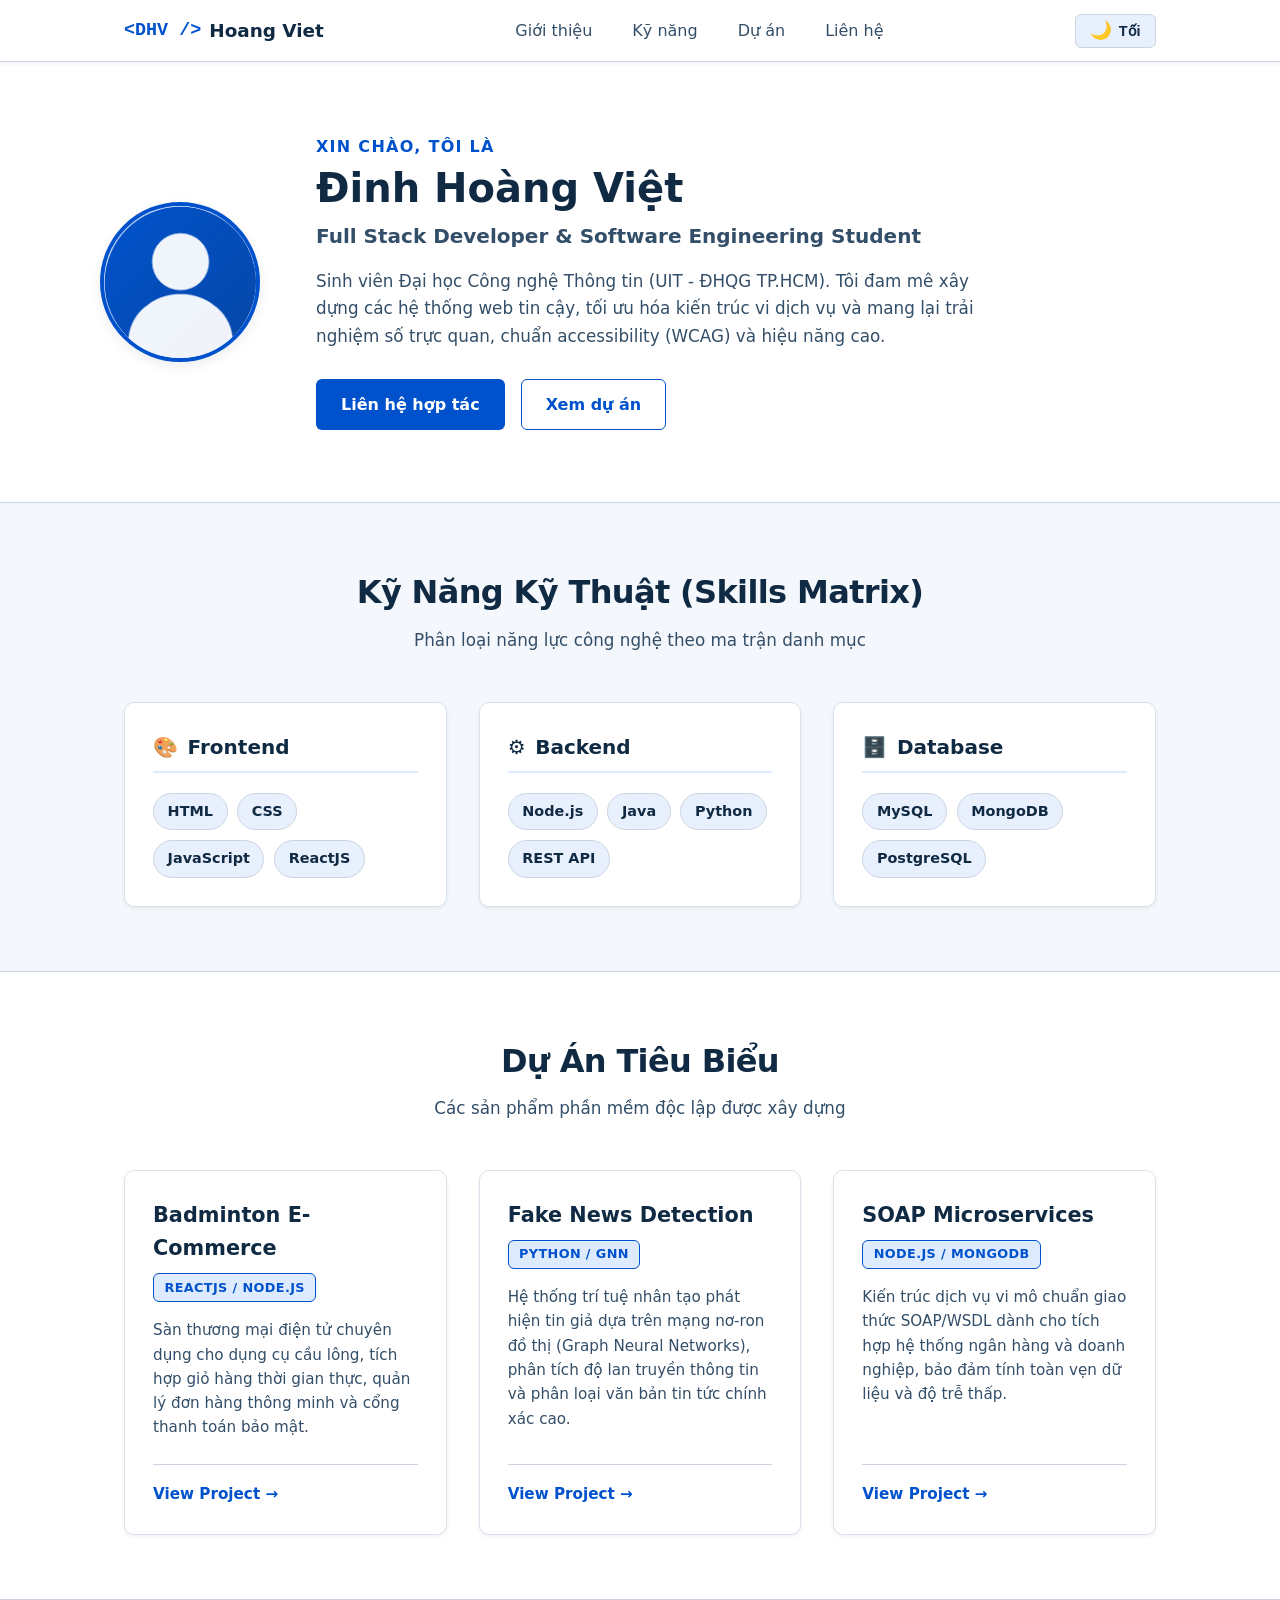
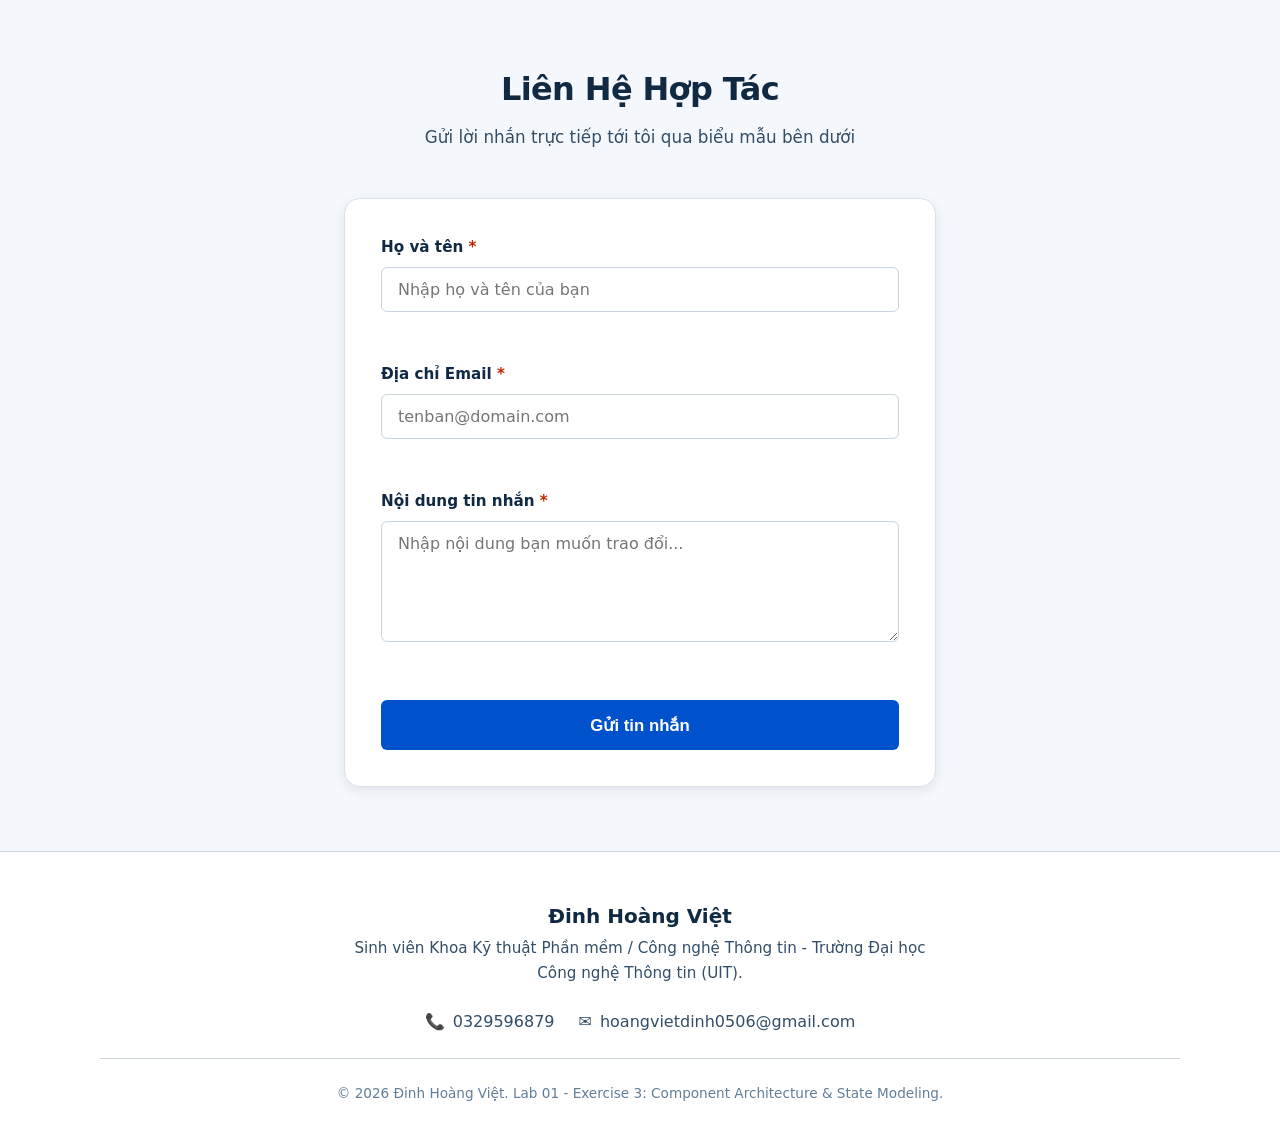
==== exercise_3/portfolio.html @ 03cdbb37 "feat(ex3): component architecture, state modeling, screenshots & prompt log" ====
<!DOCTYPE html>
<html lang="vi" data-theme="light">
<head>
  <meta charset="UTF-8">
  <meta name="viewport" content="width=device-width, initial-scale=1.0">
  <meta name="description" content="Portfolio Đinh Hoàng Việt - Full Stack Developer. Exercise 3: Component Architecture & State Modeling">
  <title>Đinh Hoàng Việt | Portfolio - Exercise 3</title>
  
  <!-- CSS Stylesheet -->
  <link rel="stylesheet" href="style.css">
  
  <!-- Inline script to prevent FOUC / CLS Theme Flash -->
  <script>
    (function() {
      try {
        const savedTheme = localStorage.getItem('theme');
        if (savedTheme === 'dark' || (!savedTheme && window.matchMedia('(prefers-color-scheme: dark)').matches)) {
          document.documentElement.setAttribute('data-theme', 'dark');
        } else {
          document.documentElement.setAttribute('data-theme', 'light');
        }
      } catch (e) {
        /* Fallback safely if localStorage is restricted */
      }
    })();
  </script>
</head>
<body>
  <!-- =========================================================================
       1. HEADER / NAVIGATION & THEME SWITCHER COMPONENT
       ========================================================================= -->
  <header class="site-header" id="top">
    <div class="header-container">
      <a href="#top" class="site-logo" aria-label="Trang chủ Đinh Hoàng Việt">
        <span class="logo-badge">&lt;DHV /&gt;</span>
        <span class="logo-name">Hoang Viet</span>
      </a>

      <nav class="site-nav" aria-label="Điều hướng chính">
        <ul class="nav-list">
          <li><a href="#about" class="nav-link">Giới thiệu</a></li>
          <li><a href="#skills" class="nav-link">Kỹ năng</a></li>
          <li><a href="#projects" class="nav-link">Dự án</a></li>
          <li><a href="#contact" class="nav-link">Liên hệ</a></li>
        </ul>
      </nav>

      <!-- Theme Switcher Component -->
      <div class="theme-control">
        <button 
          id="theme-toggle" 
          class="theme-toggle-btn" 
          type="button"
          aria-pressed="false" 
          aria-label="Chuyển đổi giao diện sáng tối"
        >
          <span id="theme-icon" class="theme-icon" aria-hidden="true">🌙</span>
          <span id="theme-label" class="theme-label">Tối</span>
        </button>
      </div>
    </div>
  </header>

  <!-- =========================================================================
       MAIN CONTENT CONTAINER
       ========================================================================= -->
  <main class="site-main">

    <!-- =======================================================================
         2. HERO SECTION COMPONENT
         ======================================================================= -->
    <section class="hero-section" id="about" aria-labelledby="hero-name">
      <div class="hero-container">
        <div class="hero-avatar-wrapper">
          <img 
            src="images/avatar.png" 
            alt="Ảnh đại diện của Đinh Hoàng Việt" 
            class="hero-avatar"
            width="160" 
            height="160"
            fetchpriority="high"
          >
        </div>

        <div class="hero-content">
          <p class="hero-greeting">Xin chào, tôi là</p>
          <h1 id="hero-name" class="hero-name">Đinh Hoàng Việt</h1>
          <p class="hero-headline">Full Stack Developer &amp; Software Engineering Student</p>
          <p class="hero-pitch">
            Sinh viên Đại học Công nghệ Thông tin (UIT - ĐHQG TP.HCM). Tôi đam mê xây dựng các hệ thống web tin cậy, tối ưu hóa kiến trúc vi dịch vụ và mang lại trải nghiệm số trực quan, chuẩn accessibility (WCAG) và hiệu năng cao.
          </p>
          <div class="hero-actions">
            <a href="#contact" class="btn btn-primary">Liên hệ hợp tác</a>
            <a href="#projects" class="btn btn-secondary">Xem dự án</a>
          </div>
        </div>
      </div>
    </section>

    <!-- =======================================================================
         3. SKILLS MATRIX COMPONENT (CSS GRID)
         ======================================================================= -->
    <section class="skills-section" id="skills" aria-labelledby="skills-heading">
      <div class="section-container">
        <div class="section-header">
          <h2 id="skills-heading" class="section-title">Kỹ Năng Kỹ Thuật (Skills Matrix)</h2>
          <p class="section-subtitle">Phân loại năng lực công nghệ theo ma trận danh mục</p>
        </div>

        <div class="skills-matrix">
          <!-- Category 1: Frontend -->
          <div class="skill-category" data-category="frontend">
            <h3 class="category-title">
              <span class="category-icon" aria-hidden="true">🎨</span>
              Frontend
            </h3>
            <ul class="badge-list" aria-label="Kỹ năng Frontend">
              <li class="badge">HTML</li>
              <li class="badge">CSS</li>
              <li class="badge">JavaScript</li>
              <li class="badge">ReactJS</li>
            </ul>
          </div>

          <!-- Category 2: Backend -->
          <div class="skill-category" data-category="backend">
            <h3 class="category-title">
              <span class="category-icon" aria-hidden="true">⚙️</span>
              Backend
            </h3>
            <ul class="badge-list" aria-label="Kỹ năng Backend">
              <li class="badge">Node.js</li>
              <li class="badge">Java</li>
              <li class="badge">Python</li>
              <li class="badge">REST API</li>
            </ul>
          </div>

          <!-- Category 3: Database -->
          <div class="skill-category" data-category="database">
            <h3 class="category-title">
              <span class="category-icon" aria-hidden="true">🗄️</span>
              Database
            </h3>
            <ul class="badge-list" aria-label="Kỹ năng Cơ sở dữ liệu">
              <li class="badge">MySQL</li>
              <li class="badge">MongoDB</li>
              <li class="badge">PostgreSQL</li>
            </ul>
          </div>
        </div>
      </div>
    </section>

    <!-- =======================================================================
         4. PROJECT CARDS COMPONENT (ARTICLE SEMANTICS)
         ======================================================================= -->
    <section class="projects-section" id="projects" aria-labelledby="projects-heading">
      <div class="section-container">
        <div class="section-header">
          <h2 id="projects-heading" class="section-title">Dự Án Tiêu Biểu</h2>
          <p class="section-subtitle">Các sản phẩm phần mềm độc lập được xây dựng</p>
        </div>

        <div class="projects-grid">
          <!-- Project Card 1: Badminton E-Commerce -->
          <article class="project-card" data-category="web">
            <header class="card-header">
              <h3 class="project-title">Badminton E-Commerce</h3>
              <span class="tech-badge" aria-label="Công nghệ sử dụng">ReactJS / Node.js</span>
            </header>
            <p class="project-description">
              Sàn thương mại điện tử chuyên dụng cho dụng cụ cầu lông, tích hợp giỏ hàng thời gian thực, quản lý đơn hàng thông minh và cổng thanh toán bảo mật.
            </p>
            <footer class="card-footer">
              <a href="https://github.com" class="card-link" target="_blank" rel="noopener noreferrer" aria-label="Xem mã nguồn dự án Badminton E-Commerce trên GitHub">
                View Project &rarr;
              </a>
            </footer>
          </article>

          <!-- Project Card 2: Fake News Detection -->
          <article class="project-card" data-category="ai">
            <header class="card-header">
              <h3 class="project-title">Fake News Detection</h3>
              <span class="tech-badge" aria-label="Công nghệ sử dụng">Python / GNN</span>
            </header>
            <p class="project-description">
              Hệ thống trí tuệ nhân tạo phát hiện tin giả dựa trên mạng nơ-ron đồ thị (Graph Neural Networks), phân tích độ lan truyền thông tin và phân loại văn bản tin tức chính xác cao.
            </p>
            <footer class="card-footer">
              <a href="https://github.com" class="card-link" target="_blank" rel="noopener noreferrer" aria-label="Xem mã nguồn dự án Fake News Detection trên GitHub">
                View Project &rarr;
              </a>
            </footer>
          </article>

          <!-- Project Card 3: SOAP Microservices -->
          <article class="project-card" data-category="backend">
            <header class="card-header">
              <h3 class="project-title">SOAP Microservices</h3>
              <span class="tech-badge" aria-label="Công nghệ sử dụng">Node.js / MongoDB</span>
            </header>
            <p class="project-description">
              Kiến trúc dịch vụ vi mô chuẩn giao thức SOAP/WSDL dành cho tích hợp hệ thống ngân hàng và doanh nghiệp, bảo đảm tính toàn vẹn dữ liệu và độ trễ thấp.
            </p>
            <footer class="card-footer">
              <a href="https://github.com" class="card-link" target="_blank" rel="noopener noreferrer" aria-label="Xem mã nguồn dự án SOAP Microservices trên GitHub">
                View Project &rarr;
              </a>
            </footer>
          </article>
        </div>
      </div>
    </section>

    <!-- =======================================================================
         5. CONTACT FORM COMPONENT (NATIVE VALIDATION & STATE MODELING)
         ======================================================================= -->
    <section class="contact-section" id="contact" aria-labelledby="contact-heading">
      <div class="section-container form-container-wrapper">
        <div class="section-header">
          <h2 id="contact-heading" class="section-title">Liên Hệ Hợp Tác</h2>
          <p class="section-subtitle">Gửi lời nhắn trực tiếp tới tôi qua biểu mẫu bên dưới</p>
        </div>

        <form id="contact-form" class="contact-form" novalidate>
          <!-- Status Banner for Accessible Feedback -->
          <div id="form-status" class="form-status" role="status" aria-live="polite"></div>

          <!-- Input Name -->
          <div class="form-group">
            <label for="name" class="form-label">
              Họ và tên <span class="required-indicator" aria-hidden="true">*</span>
            </label>
            <input 
              type="text" 
              id="name" 
              name="name" 
              class="form-input" 
              placeholder="Nhập họ và tên của bạn" 
              required 
              minlength="2" 
              autocomplete="name"
            >
            <span class="field-error" id="name-error" aria-live="polite"></span>
          </div>

          <!-- Input Email -->
          <div class="form-group">
            <label for="email" class="form-label">
              Địa chỉ Email <span class="required-indicator" aria-hidden="true">*</span>
            </label>
            <input 
              type="email" 
              id="email" 
              name="email" 
              class="form-input" 
              placeholder="tenban@domain.com" 
              required 
              autocomplete="email"
            >
            <span class="field-error" id="email-error" aria-live="polite"></span>
          </div>

          <!-- Input Message -->
          <div class="form-group">
            <label for="message" class="form-label">
              Nội dung tin nhắn <span class="required-indicator" aria-hidden="true">*</span>
            </label>
            <textarea 
              id="message" 
              name="message" 
              class="form-textarea" 
              rows="5" 
              placeholder="Nhập nội dung bạn muốn trao đổi..." 
              required 
              minlength="10"
            ></textarea>
            <span class="field-error" id="message-error" aria-live="polite"></span>
          </div>

          <!-- Submit Button -->
          <div class="form-actions">
            <button type="submit" id="submit-btn" class="btn btn-primary btn-submit">
              <span class="btn-text">Gửi tin nhắn</span>
            </button>
          </div>
        </form>
      </div>
    </section>

  </main>

  <!-- =========================================================================
       6. FOOTER COMPONENT
       ========================================================================= -->
  <footer class="site-footer">
    <div class="footer-container">
      <div class="footer-info">
        <h3 class="footer-title">Đinh Hoàng Việt</h3>
        <p class="footer-text">Sinh viên Khoa Kỹ thuật Phần mềm / Công nghệ Thông tin - Trường Đại học Công nghệ Thông tin (UIT).</p>
      </div>

      <div class="contact-links">
        <a href="tel:0329596879" class="contact-item" aria-label="Gọi điện thoại đến 0329596879">
          <span class="contact-icon" aria-hidden="true">📞</span>
          <span>0329596879</span>
        </a>
        <a href="mailto:hoangvietdinh0506@gmail.com" class="contact-item" aria-label="Gửi email đến hoangvietdinh0506@gmail.com">
          <span class="contact-icon" aria-hidden="true">✉️</span>
          <span>hoangvietdinh0506@gmail.com</span>
        </a>
      </div>

      <div class="footer-bottom">
        <p class="copyright">&copy; 2026 Đinh Hoàng Việt. Lab 01 - Exercise 3: Component Architecture &amp; State Modeling.</p>
      </div>
    </div>
  </footer>

  <!-- Application Logic -->
  <script src="script.js"></script>
</body>
</html>
---- exercise_3/style.css ----
/* ==========================================================================
   DESIGN TOKENS & CSS VARIABLES (LIGHT / DARK THEME)
   High contrast, WCAG 2.2 AA conformant, Zero hardcoded colors in component rules.
   ========================================================================== */

:root {
  /* Light Theme Variables */
  --bg-primary: #f4f7fb;
  --bg-surface: #ffffff;
  --bg-card: #ffffff;
  --bg-badge: #e8f0fe;
  --bg-input: #ffffff;

  --text-primary: #102a43;    /* Contrast ratio > 11:1 on #ffffff */
  --text-secondary: #334e68;  /* Contrast ratio > 7:1 on #ffffff */
  --text-muted: #627d98;
  --text-inverse: #ffffff;

  --primary: #0052cc;         /* Professional Enterprise Blue */
  --primary-hover: #0747a6;
  --primary-light: #deebff;
  
  --border-color: #cbd5e1;
  --border-card: #d9e2ec;
  --shadow-sm: 0 2px 4px rgba(9, 30, 66, 0.06);
  --shadow-md: 0 4px 12px rgba(9, 30, 66, 0.08);
  --shadow-lg: 0 8px 24px rgba(9, 30, 66, 0.12);

  --status-success-bg: #e3fcef;
  --status-success-text: #006644;
  --status-success-border: #abf5d1;

  --status-error-bg: #ffebe6;
  --status-error-text: #bf2600;
  --status-error-border: #ffbdad;

  --status-info-bg: #deebff;
  --status-info-text: #0747a6;
  --status-info-border: #b3d4ff;

  --focus-ring: #0052cc;
  --radius-sm: 6px;
  --radius-md: 10px;
  --radius-lg: 16px;
  --transition-speed: 0.25s;
}

[data-theme="dark"] {
  /* Dark Theme Variables */
  --bg-primary: #0b132b;
  --bg-surface: #1c2541;
  --bg-card: #1c2541;
  --bg-badge: #26365a;
  --bg-input: #151c33;

  --text-primary: #f0f4f8;    /* Contrast ratio > 12:1 on #1c2541 */
  --text-secondary: #bcccdc;  /* Contrast ratio > 7:1 on #1c2541 */
  --text-muted: #829ab1;
  --text-inverse: #0b132b;

  --primary: #4c9aff;         /* Accessible vibrant blue */
  --primary-hover: #68b5ff;
  --primary-light: #203a60;

  --border-color: #334e68;
  --border-card: #2e4465;
  --shadow-sm: 0 2px 4px rgba(0, 0, 0, 0.3);
  --shadow-md: 0 4px 12px rgba(0, 0, 0, 0.4);
  --shadow-lg: 0 8px 24px rgba(0, 0, 0, 0.5);

  --status-success-bg: #1c3829;
  --status-success-text: #57d9a3;
  --status-success-border: #215e3c;

  --status-error-bg: #421f1d;
  --status-error-text: #ff8f73;
  --status-error-border: #6d2b27;

  --status-info-bg: #1b3052;
  --status-info-text: #79b8ff;
  --status-info-border: #2c4e7c;

  --focus-ring: #68b5ff;
}

/* ==========================================================================
   BASE & RESET
   ========================================================================== */
*, *::before, *::after {
  box-sizing: border-box;
  margin: 0;
  padding: 0;
}

html {
  font-size: 100%;
  scroll-behavior: smooth;
  text-size-adjust: 100%;
}

body {
  font-family: system-ui, -apple-system, BlinkMacSystemFont, "Segoe UI", Roboto, "Helvetica Neue", Arial, sans-serif;
  line-height: 1.6;
  color: var(--text-primary);
  background-color: var(--bg-primary);
  transition: background-color var(--transition-speed) ease, color var(--transition-speed) ease;
  min-height: 100vh;
  display: flex;
  flex-direction: column;
  overflow-x: hidden;
}

/* Accessibility: Focus Visible Outline */
a:focus-visible, 
button:focus-visible, 
input:focus-visible, 
textarea:focus-visible {
  outline: 3px solid var(--focus-ring);
  outline-offset: 2px;
}

/* Common Section Layout */
.section-container {
  max-width: 1080px;
  margin: 0 auto;
  padding: 4rem 1.5rem;
}

.section-header {
  text-align: center;
  margin-bottom: 3rem;
}

.section-title {
  font-size: 2rem;
  font-weight: 700;
  color: var(--text-primary);
  margin-bottom: 0.5rem;
  letter-spacing: -0.02em;
}

.section-subtitle {
  font-size: 1.05rem;
  color: var(--text-secondary);
}

/* Common Buttons */
.btn {
  display: inline-flex;
  align-items: center;
  justify-content: center;
  gap: 0.5rem;
  padding: 0.75rem 1.5rem;
  font-size: 1rem;
  font-weight: 600;
  border-radius: var(--radius-sm);
  text-decoration: none;
  cursor: pointer;
  transition: all var(--transition-speed) ease;
  border: 1px solid transparent;
}

.btn-primary {
  background-color: var(--primary);
  color: var(--text-inverse);
}

.btn-primary:hover {
  background-color: var(--primary-hover);
  transform: translateY(-1px);
}

.btn-secondary {
  background-color: transparent;
  color: var(--primary);
  border-color: var(--primary);
}

.btn-secondary:hover {
  background-color: var(--primary-light);
  transform: translateY(-1px);
}

/* ==========================================================================
   1. HEADER / NAVIGATION & THEME SWITCHER
   ========================================================================== */
.site-header {
  background-color: var(--bg-surface);
  border-bottom: 1px solid var(--border-color);
  position: sticky;
  top: 0;
  z-index: 100;
  box-shadow: var(--shadow-sm);
  transition: background-color var(--transition-speed) ease, border-color var(--transition-speed) ease;
}

.header-container {
  max-width: 1080px;
  margin: 0 auto;
  padding: 0.85rem 1.5rem;
  display: flex;
  align-items: center;
  justify-content: space-between;
  gap: 1rem;
}

.site-logo {
  display: flex;
  align-items: center;
  gap: 0.5rem;
  text-decoration: none;
  color: var(--text-primary);
  font-weight: 700;
  font-size: 1.15rem;
}

.logo-badge {
  color: var(--primary);
  font-family: monospace;
  font-weight: bold;
}

.site-nav .nav-list {
  display: flex;
  list-style: none;
  gap: 1.5rem;
}

.nav-link {
  text-decoration: none;
  color: var(--text-secondary);
  font-weight: 500;
  padding: 0.25rem 0.5rem;
  border-radius: var(--radius-sm);
  transition: color var(--transition-speed) ease;
}

.nav-link:hover {
  color: var(--primary);
}

/* Theme Switcher Button */
.theme-toggle-btn {
  display: inline-flex;
  align-items: center;
  gap: 0.4rem;
  padding: 0.45rem 0.9rem;
  background-color: var(--bg-badge);
  color: var(--text-primary);
  border: 1px solid var(--border-color);
  border-radius: var(--radius-sm);
  font-size: 0.9rem;
  font-weight: 600;
  cursor: pointer;
  transition: all var(--transition-speed) ease;
}

.theme-toggle-btn:hover {
  background-color: var(--primary-light);
  border-color: var(--primary);
}

.theme-icon {
  font-size: 1.1rem;
  line-height: 1;
}

/* ==========================================================================
   2. HERO SECTION
   ========================================================================== */
.hero-section {
  background-color: var(--bg-surface);
  border-bottom: 1px solid var(--border-color);
  padding: 4.5rem 1.5rem;
  transition: background-color var(--transition-speed) ease;
}

.hero-container {
  max-width: 1080px;
  margin: 0 auto;
  display: flex;
  align-items: center;
  gap: 3.5rem;
}

.hero-avatar-wrapper {
  flex-shrink: 0;
}

.hero-avatar {
  width: 160px;
  height: 160px;
  border-radius: 50%;
  object-fit: cover;
  border: 4px solid var(--primary);
  box-shadow: var(--shadow-md);
  background-color: var(--bg-badge);
  display: block;
}

.hero-content {
  flex: 1;
}

.hero-greeting {
  font-size: 1rem;
  text-transform: uppercase;
  letter-spacing: 0.08em;
  color: var(--primary);
  font-weight: 700;
  margin-bottom: 0.25rem;
}

.hero-name {
  font-size: 2.5rem;
  font-weight: 800;
  color: var(--text-primary);
  line-height: 1.2;
  margin-bottom: 0.5rem;
}

.hero-headline {
  font-size: 1.25rem;
  font-weight: 600;
  color: var(--text-secondary);
  margin-bottom: 1rem;
}

.hero-pitch {
  font-size: 1.05rem;
  color: var(--text-secondary);
  line-height: 1.65;
  margin-bottom: 1.75rem;
  max-width: 680px;
}

.hero-actions {
  display: flex;
  gap: 1rem;
  flex-wrap: wrap;
}

/* ==========================================================================
   3. SKILLS MATRIX COMPONENT (CSS GRID)
   ========================================================================== */
.skills-section {
  background-color: var(--bg-primary);
  transition: background-color var(--transition-speed) ease;
}

/* Main Skills Layout using CSS Grid */
.skills-matrix {
  display: grid;
  grid-template-columns: repeat(auto-fit, minmax(280px, 1fr));
  gap: 2rem;
}

.skill-category {
  background-color: var(--bg-card);
  border: 1px solid var(--border-card);
  border-radius: var(--radius-md);
  padding: 1.75rem;
  box-shadow: var(--shadow-sm);
  transition: transform var(--transition-speed) ease, box-shadow var(--transition-speed) ease;
}

.skill-category:hover {
  transform: translateY(-4px);
  box-shadow: var(--shadow-md);
  border-color: var(--primary);
}

.category-title {
  font-size: 1.25rem;
  font-weight: 700;
  color: var(--text-primary);
  margin-bottom: 1.25rem;
  display: flex;
  align-items: center;
  gap: 0.6rem;
  border-bottom: 2px solid var(--primary-light);
  padding-bottom: 0.5rem;
}

.badge-list {
  display: flex;
  flex-wrap: wrap;
  gap: 0.6rem;
  list-style: none;
}

.badge {
  display: inline-block;
  background-color: var(--bg-badge);
  color: var(--text-primary);
  border: 1px solid var(--border-color);
  padding: 0.4rem 0.85rem;
  font-size: 0.9rem;
  font-weight: 600;
  border-radius: 999px;
  transition: all var(--transition-speed) ease;
}

.badge:hover {
  background-color: var(--primary-light);
  border-color: var(--primary);
  color: var(--primary);
}

/* ==========================================================================
   4. PROJECT CARDS COMPONENT (ARTICLE & GRID)
   ========================================================================== */
.projects-section {
  background-color: var(--bg-surface);
  border-top: 1px solid var(--border-color);
  border-bottom: 1px solid var(--border-color);
  transition: background-color var(--transition-speed) ease;
}

.projects-grid {
  display: grid;
  grid-template-columns: repeat(auto-fit, minmax(300px, 1fr));
  gap: 2rem;
}

.project-card {
  background-color: var(--bg-card);
  border: 1px solid var(--border-card);
  border-radius: var(--radius-md);
  padding: 1.75rem;
  box-shadow: var(--shadow-sm);
  display: flex;
  flex-direction: column;
  transition: transform var(--transition-speed) ease, box-shadow var(--transition-speed) ease;
}

.project-card:hover {
  transform: translateY(-5px);
  box-shadow: var(--shadow-lg);
  border-color: var(--primary);
}

.card-header {
  display: flex;
  flex-direction: column;
  gap: 0.5rem;
  margin-bottom: 1rem;
}

.project-title {
  font-size: 1.3rem;
  font-weight: 700;
  color: var(--text-primary);
}

.tech-badge {
  display: inline-block;
  align-self: flex-start;
  font-size: 0.8rem;
  font-weight: 600;
  color: var(--primary);
  background-color: var(--primary-light);
  border: 1px solid var(--primary);
  padding: 0.2rem 0.65rem;
  border-radius: var(--radius-sm);
  text-transform: uppercase;
  letter-spacing: 0.03em;
}

.project-description {
  color: var(--text-secondary);
  font-size: 0.95rem;
  line-height: 1.6;
  margin-bottom: 1.5rem;
  flex: 1; /* Pushes card footer to the bottom evenly */
}

.card-footer {
  border-top: 1px solid var(--border-color);
  padding-top: 1rem;
}

.card-link {
  display: inline-flex;
  align-items: center;
  color: var(--primary);
  font-weight: 600;
  font-size: 0.95rem;
  text-decoration: none;
  transition: gap var(--transition-speed) ease, color var(--transition-speed) ease;
}

.card-link:hover {
  color: var(--primary-hover);
  text-decoration: underline;
}

/* ==========================================================================
   5. CONTACT FORM COMPONENT (FORM STATE FEEDBACK)
   ========================================================================== */
.contact-section {
  background-color: var(--bg-primary);
  transition: background-color var(--transition-speed) ease;
}

.form-container-wrapper {
  max-width: 640px;
}

.contact-form {
  background-color: var(--bg-card);
  border: 1px solid var(--border-card);
  border-radius: var(--radius-lg);
  padding: 2.25rem;
  box-shadow: var(--shadow-md);
  display: flex;
  flex-direction: column;
  gap: 1.5rem;
}

.form-group {
  display: flex;
  flex-direction: column;
  gap: 0.45rem;
}

.form-label {
  font-size: 0.95rem;
  font-weight: 600;
  color: var(--text-primary);
}

.required-indicator {
  color: var(--status-error-text);
}

.form-input,
.form-textarea {
  width: 100%;
  padding: 0.75rem 1rem;
  font-size: 1rem;
  font-family: inherit;
  color: var(--text-primary);
  background-color: var(--bg-input);
  border: 1px solid var(--border-color);
  border-radius: var(--radius-sm);
  transition: border-color var(--transition-speed) ease, box-shadow var(--transition-speed) ease;
}

.form-input:focus,
.form-textarea:focus {
  border-color: var(--primary);
  outline: none;
  box-shadow: 0 0 0 3px var(--primary-light);
}

.form-textarea {
  resize: vertical;
  min-height: 120px;
}

.field-error {
  font-size: 0.85rem;
  color: var(--status-error-text);
  min-height: 1.2rem;
  font-weight: 500;
}

.form-actions {
  margin-top: 0.5rem;
}

.btn-submit {
  width: 100%;
  padding: 0.85rem;
  font-size: 1.05rem;
}

.btn-submit:disabled {
  opacity: 0.7;
  cursor: not-allowed;
  transform: none;
}

/* Form Status Messages */
.form-status {
  padding: 0;
  margin-bottom: 0;
  border-radius: var(--radius-sm);
  font-weight: 500;
  font-size: 0.95rem;
  transition: all var(--transition-speed) ease;
  display: none;
}

.form-status.show {
  display: block;
  padding: 0.9rem 1.2rem;
  margin-bottom: 0.5rem;
}

.form-status.submitting {
  background-color: var(--status-info-bg);
  color: var(--status-info-text);
  border: 1px solid var(--status-info-border);
}

.form-status.success {
  background-color: var(--status-success-bg);
  color: var(--status-success-text);
  border: 1px solid var(--status-success-border);
}

.form-status.error {
  background-color: var(--status-error-bg);
  color: var(--status-error-text);
  border: 1px solid var(--status-error-border);
}

/* ==========================================================================
   6. FOOTER COMPONENT
   ========================================================================== */
.site-footer {
  margin-top: auto;
  background-color: var(--bg-surface);
  border-top: 1px solid var(--border-color);
  padding: 3rem 1.5rem 2rem;
  transition: background-color var(--transition-speed) ease;
}

.footer-container {
  max-width: 1080px;
  margin: 0 auto;
  display: flex;
  flex-direction: column;
  align-items: center;
  gap: 1.5rem;
  text-align: center;
}

.footer-title {
  font-size: 1.25rem;
  font-weight: 700;
  color: var(--text-primary);
  margin-bottom: 0.25rem;
}

.footer-text {
  color: var(--text-secondary);
  font-size: 0.95rem;
  max-width: 600px;
}

.contact-links {
  display: flex;
  gap: 1.5rem;
  flex-wrap: wrap;
  justify-content: center;
}

.contact-item {
  display: inline-flex;
  align-items: center;
  gap: 0.5rem;
  color: var(--text-secondary);
  text-decoration: none;
  font-weight: 500;
  transition: color var(--transition-speed) ease;
}

.contact-item:hover {
  color: var(--primary);
}

.footer-bottom {
  width: 100%;
  border-top: 1px solid var(--border-color);
  padding-top: 1.5rem;
  font-size: 0.85rem;
  color: var(--text-muted);
}

/* ==========================================================================
   7. RESPONSIVE DESIGN (MEDIA QUERIES)
   ========================================================================== */
@media (max-width: 768px) {
  .header-container {
    flex-wrap: wrap;
    justify-content: space-between;
  }

  .site-nav {
    order: 3;
    width: 100%;
    overflow-x: auto;
    padding-top: 0.5rem;
    border-top: 1px solid var(--border-card);
  }

  .nav-list {
    justify-content: space-around;
    gap: 0.75rem;
  }

  .hero-container {
    flex-direction: column;
    text-align: center;
    gap: 2rem;
  }

  .hero-actions {
    justify-content: center;
  }

  .hero-name {
    font-size: 2.1rem;
  }

  .hero-pitch {
    margin-left: auto;
    margin-right: auto;
  }

  .section-container {
    padding: 3rem 1rem;
  }

  .contact-form {
    padding: 1.5rem;
  }
}

@media (max-width: 480px) {
  .hero-name {
    font-size: 1.75rem;
  }

  .hero-headline {
    font-size: 1.05rem;
  }

  .hero-actions .btn {
    width: 100%;
  }

  .skills-matrix {
    grid-template-columns: 1fr;
  }

  .projects-grid {
    grid-template-columns: 1fr;
  }
}
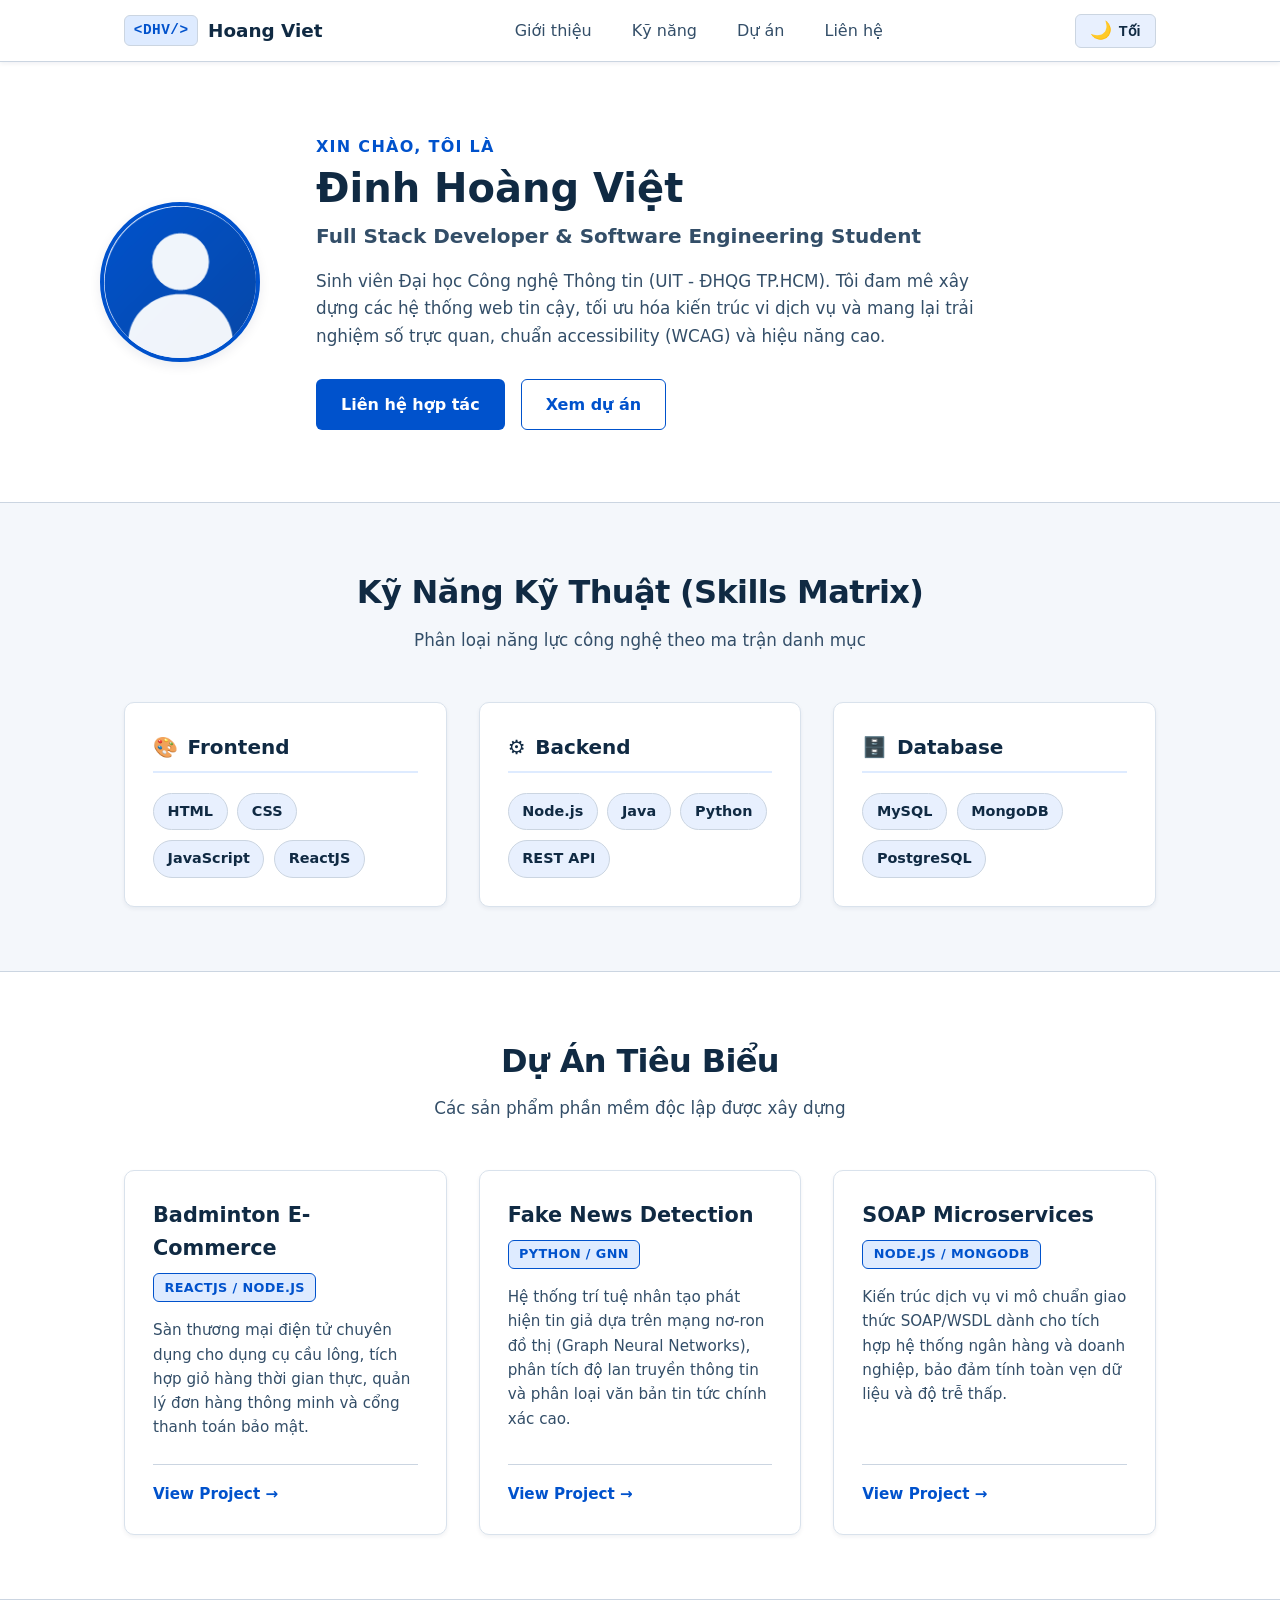
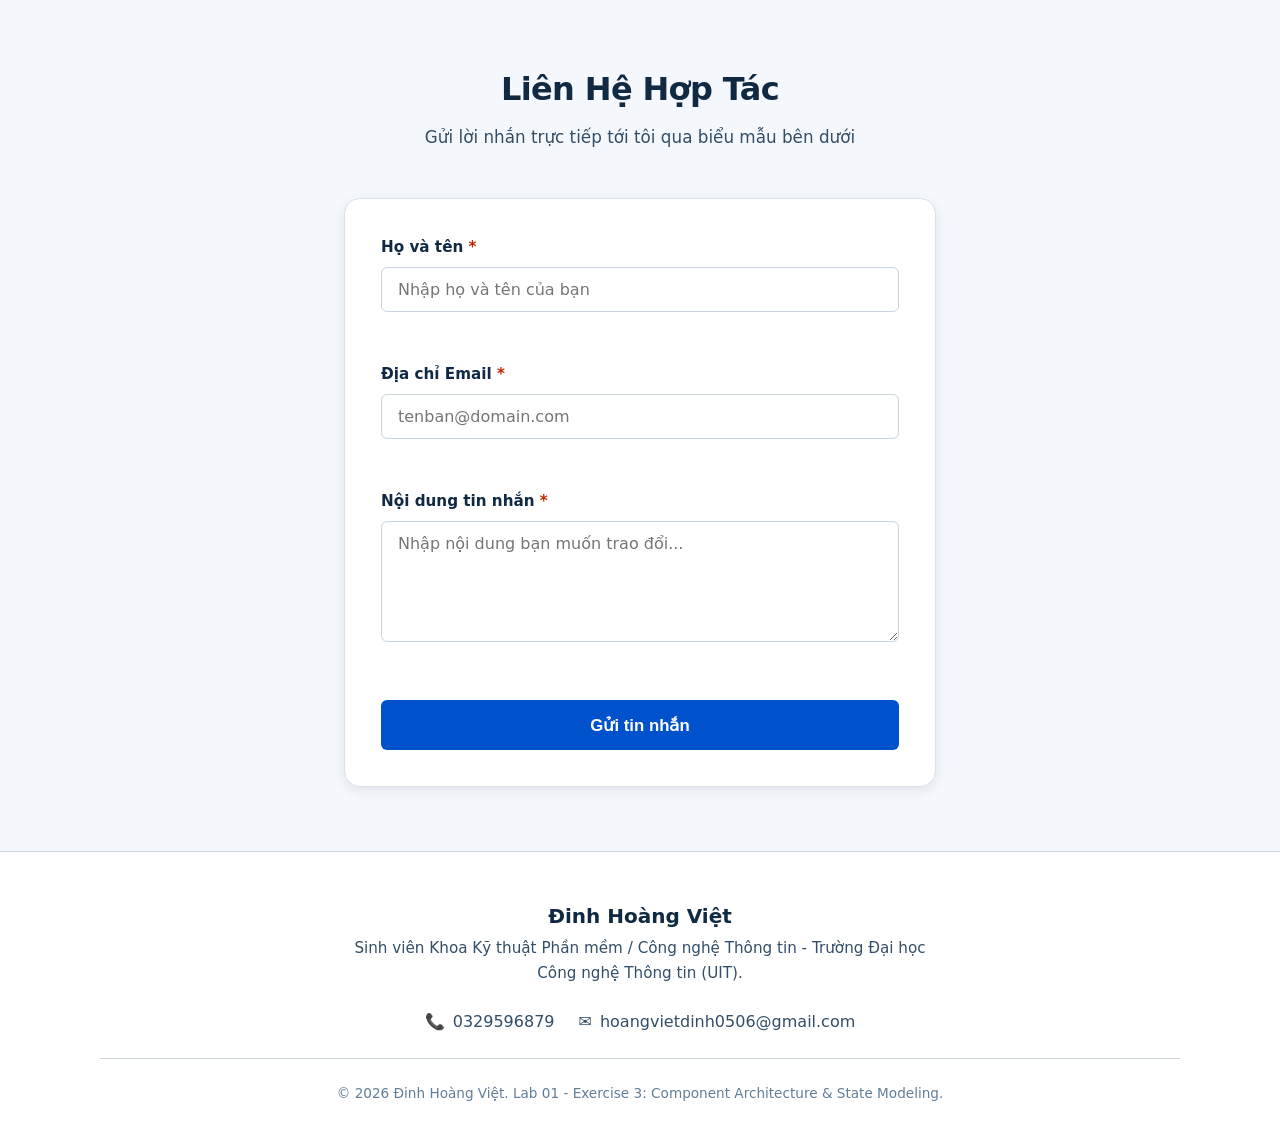
==== commit cbd0b820: "feat(ex3): component architecture and state modeling" ====
--- a/exercise_3/portfolio.html
+++ b/exercise_3/portfolio.html
@@ -32,7 +32,7 @@
   <header class="site-header" id="top">
     <div class="header-container">
       <a href="#top" class="site-logo" aria-label="Trang chủ Đinh Hoàng Việt">
-        <span class="logo-badge">&lt;DHV /&gt;</span>
+        <span class="logo-badge">&lt;DHV/&gt;</span>
         <span class="logo-name">Hoang Viet</span>
       </a>
 
--- a/exercise_3/style.css
+++ b/exercise_3/style.css
@@ -207,17 +207,28 @@
 .site-logo {
   display: flex;
   align-items: center;
-  gap: 0.5rem;
+  gap: 0.6rem;
   text-decoration: none;
   color: var(--text-primary);
   font-weight: 700;
   font-size: 1.15rem;
+  transition: opacity var(--transition-speed) ease;
+}
+
+.site-logo:hover {
+  opacity: 0.9;
 }
 
 .logo-badge {
+  background-color: var(--primary-light);
   color: var(--primary);
-  font-family: monospace;
-  font-weight: bold;
+  font-family: ui-monospace, SFMono-Regular, Menlo, Monaco, Consolas, monospace;
+  font-weight: 700;
+  font-size: 0.9rem;
+  padding: 0.2rem 0.55rem;
+  border-radius: var(--radius-sm);
+  border: 1px solid var(--border-color);
+  letter-spacing: 0.5px;
 }
 
 .site-nav .nav-list {
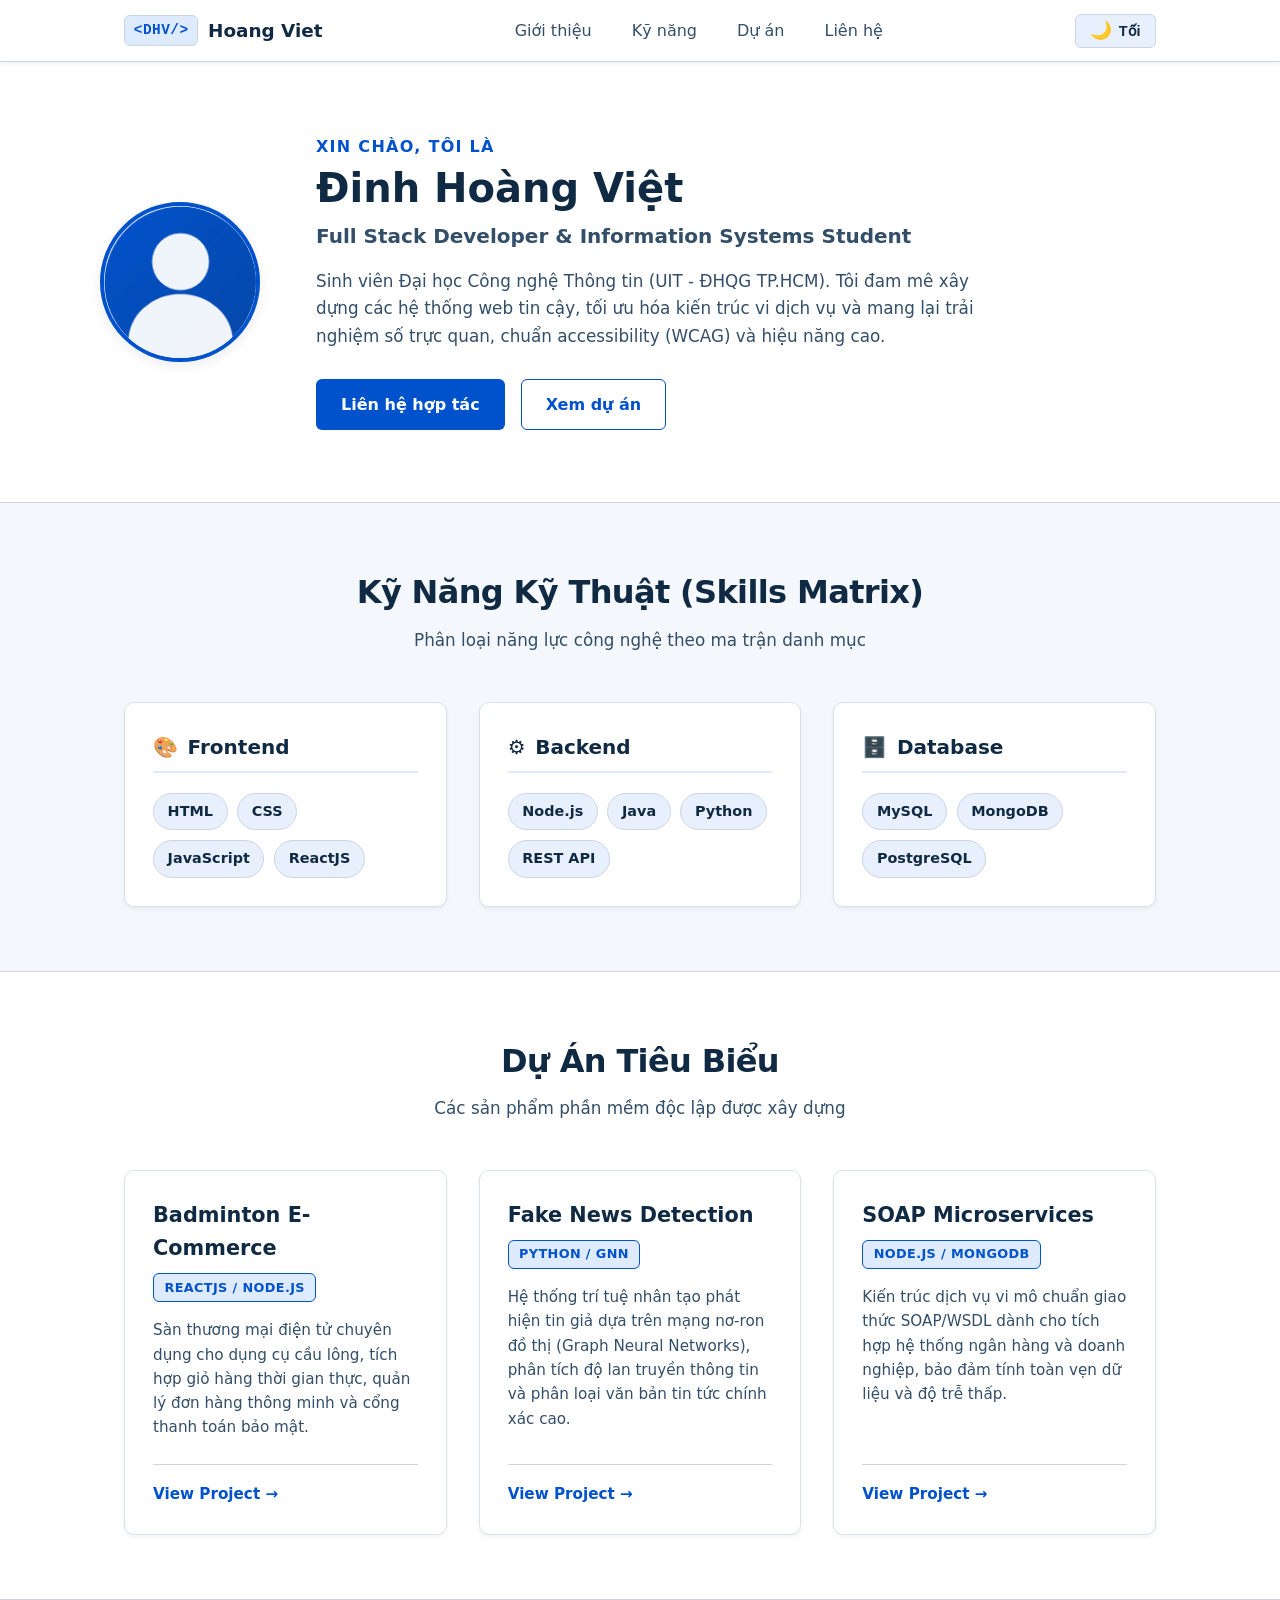
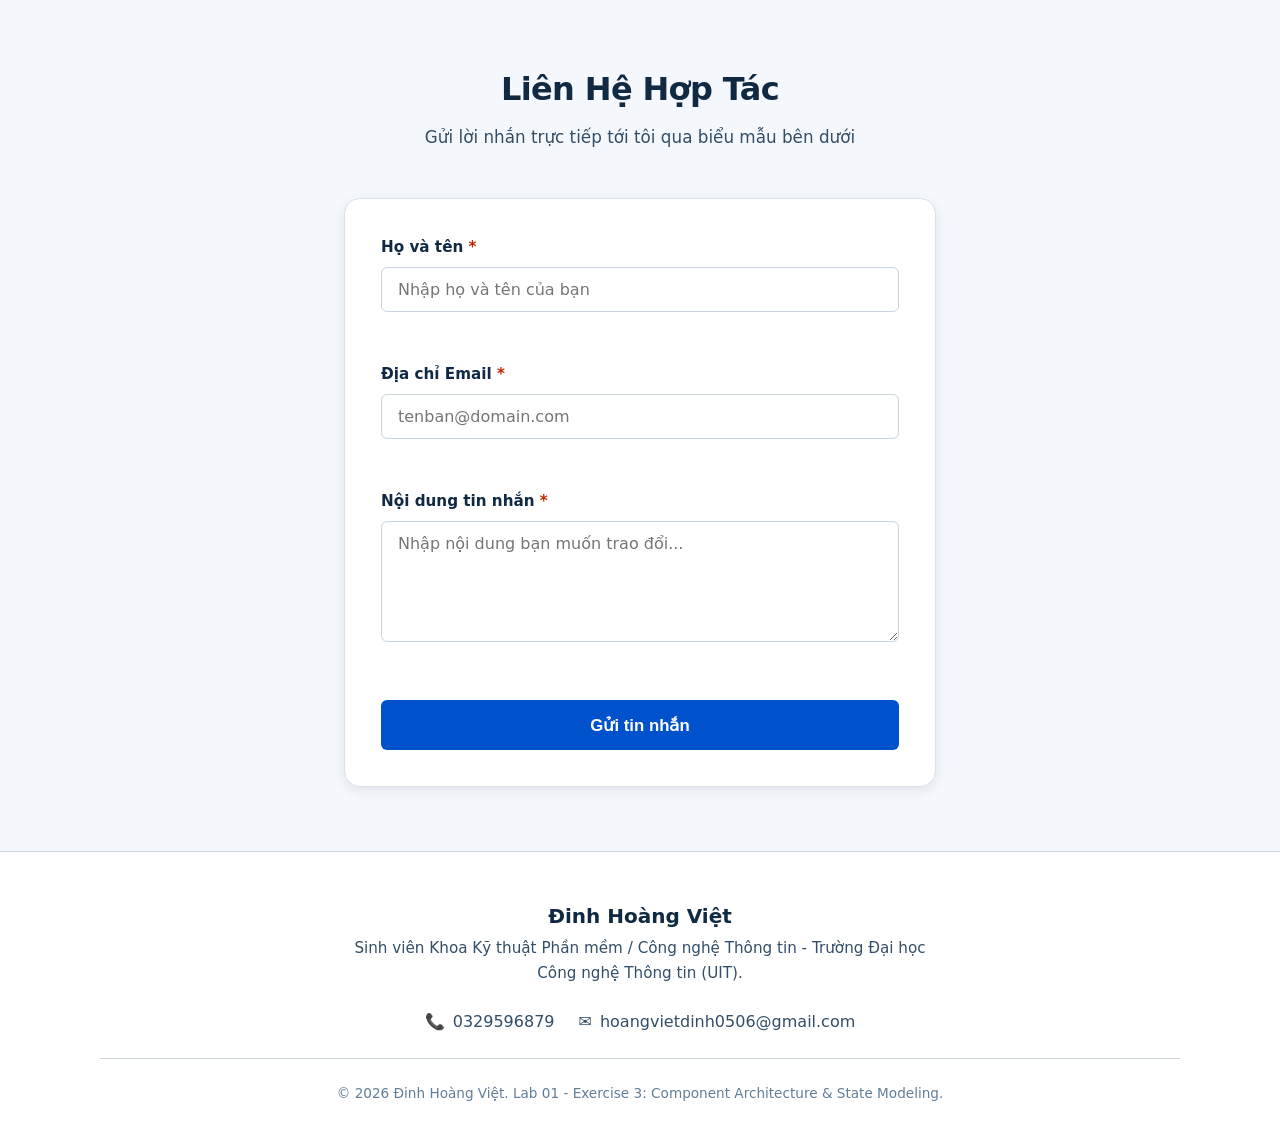
==== commit 381a13fd: "docs: update major to Information Systems" ====
--- a/exercise_3/portfolio.html
+++ b/exercise_3/portfolio.html
@@ -85,7 +85,7 @@
         <div class="hero-content">
           <p class="hero-greeting">Xin chào, tôi là</p>
           <h1 id="hero-name" class="hero-name">Đinh Hoàng Việt</h1>
-          <p class="hero-headline">Full Stack Developer &amp; Software Engineering Student</p>
+          <p class="hero-headline">Full Stack Developer &amp; Information Systems Student</p>
           <p class="hero-pitch">
             Sinh viên Đại học Công nghệ Thông tin (UIT - ĐHQG TP.HCM). Tôi đam mê xây dựng các hệ thống web tin cậy, tối ưu hóa kiến trúc vi dịch vụ và mang lại trải nghiệm số trực quan, chuẩn accessibility (WCAG) và hiệu năng cao.
           </p>
